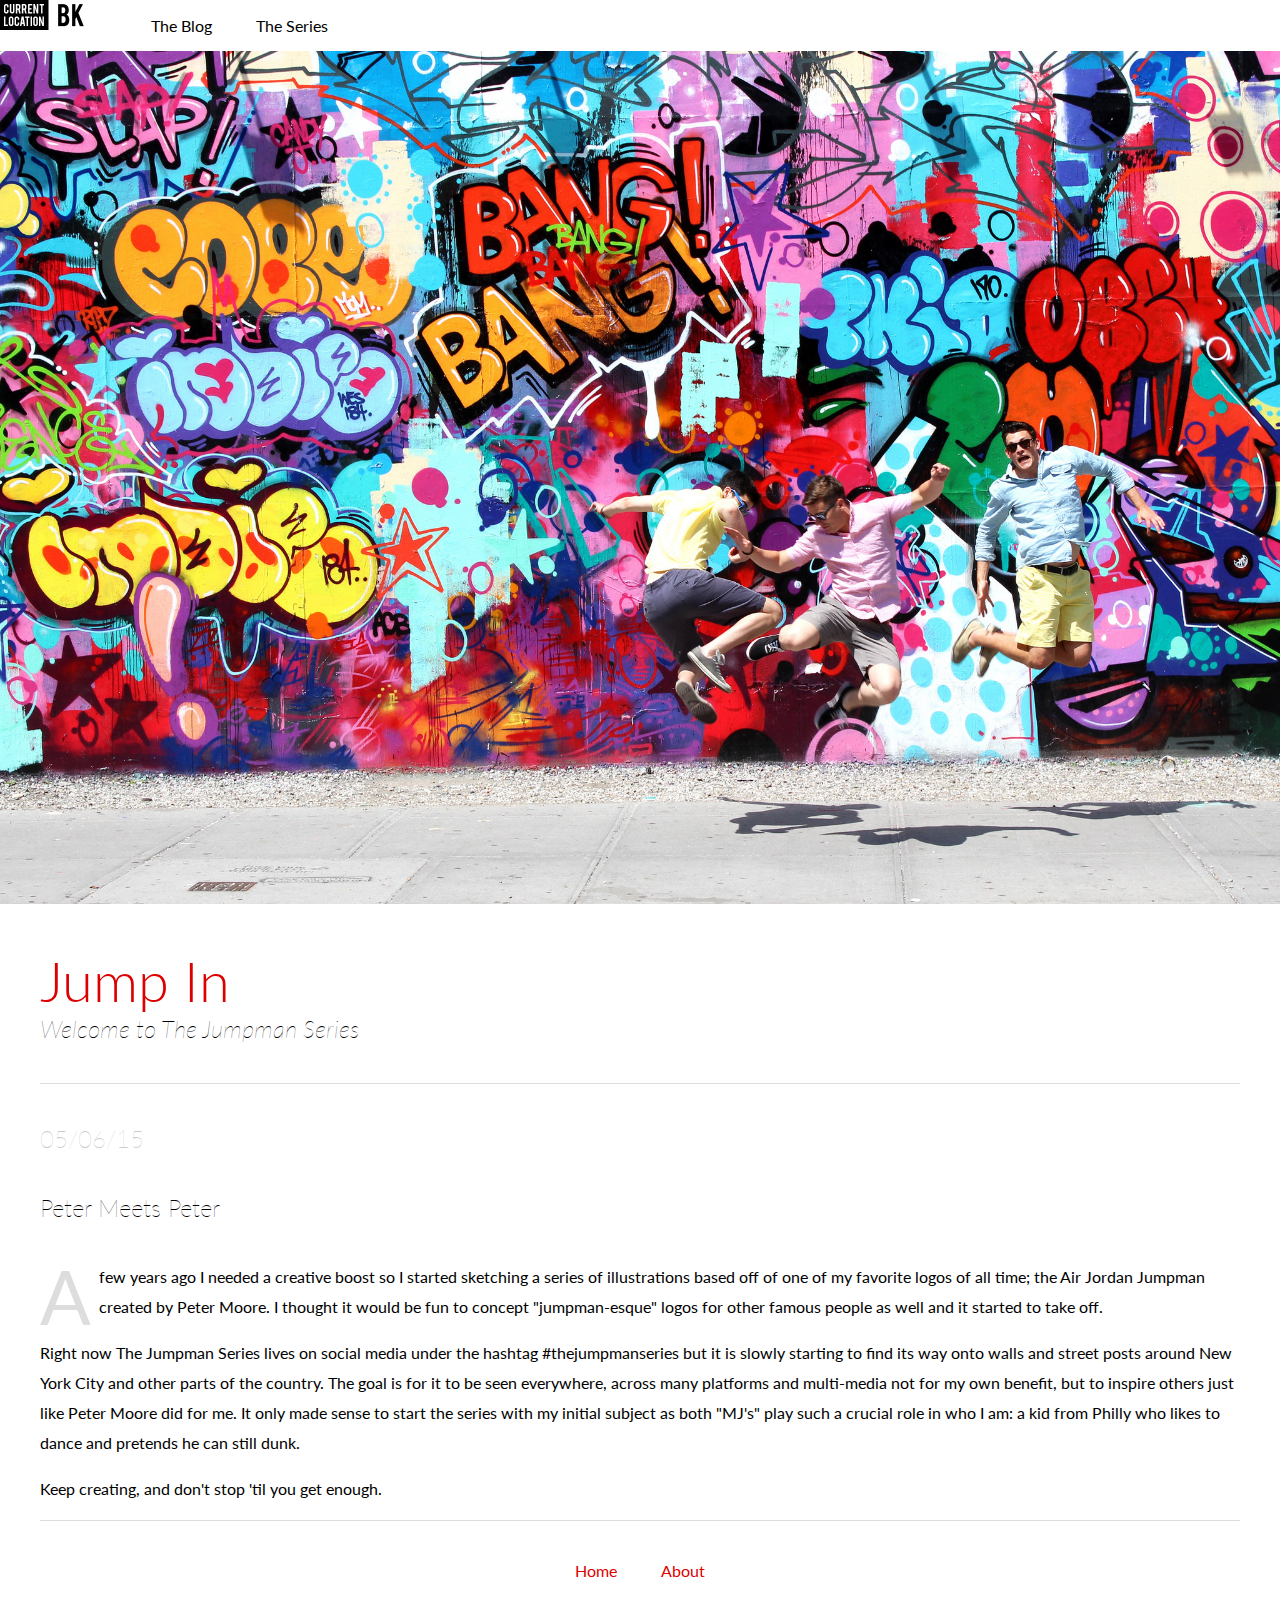
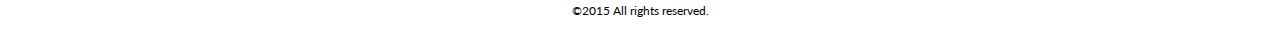
==== index.html @ b911d878 "initial commit" ====
<!doctype html>
<html lang="en-us">
<head>
	<meta charset="utf-8">
	<title>Pete Richardson</title>
	<link href='http://fonts.googleapis.com/css?family=Lato:300,700,300italic,700italic' rel='stylesheet' type='text/css'>
	<link rel="stylesheet" href="css/styles.css">
</head>

<body>
	<header>
		<!-- Begin Navigation -->
		<nav>
		<!-- Logo -->
			<div class="logo">
				<a id="top" href="index.html"><img src="logo@2x.png" width="91" height="30" alt="Logo"></a>
			</div>

		    <!-- Navigation Links -->
		    <div class="navigation">
				<ul class="nav-content">
					<li><a class="active" href="index.html">The Blog</a></li>
					<li><a href="about.html">The Series</a></li>
				</ul>
			</div>

		</nav>
		<!-- End Navigation -->	
	</header>

<img src="headerimage.jpg">

	<h1><a href="index.html">Jump In</a></h1>
	<h2>Welcome to The Jumpman Series</h2>

	<article>
		
		<h3>05/06/15</h3>
		<h5>Peter Meets Peter</h5>
		
		<p><span class="firstcharacter">A</span> few years ago I needed a creative boost so I started sketching a series of illustrations based off of one of my favorite logos of all time; the Air Jordan Jumpman created by Peter Moore. I thought it would be fun to concept "jumpman-esque" logos for other famous people as well and it started to take off.</p>

		<p>Right now The Jumpman Series lives on social media under the hashtag #thejumpmanseries but it is slowly starting to find its way onto walls and street posts around New York City and other parts of the country. The goal is for it to be seen everywhere, across many platforms and multi-media not for my own benefit, but to inspire others just like Peter Moore did for me. It only made sense to start the series with my initial subject as both "MJ's" play such a crucial role in who I am: a kid from Philly who likes to dance and pretends he can still dunk.</p> 

		<p>Keep creating, and don't stop 'til you get enough.</p>


	</article>


	<footer>
		<nav>
			<ul>
				<li><a href="index.html">Home</a></li>
				<li><a href="about.html">About</a><li>
			</ul>
		</nav>

	<p>©2015 All rights reserved.</p>
	</footer>


</body>
</html>
---- css/styles.css ----
header{
	text-align: left;
}

.logo{
	float: left;
}

.nav-content {
	padding: none;
}

.navigation{
	float: left;
}

nav {
	color: black;
	text-decoration: none;
	font-size: 16px;
	text-align: center;
}


li{
	display: inline;
	text-decoration: none;
	padding: 0 20px 0 20px;
	margin: none;
}

a { color: black; text-decoration: none;} 
a:visited { color: black; text-decoration: none;} 
a:hover { color: #A00; text-decoration: none;} 
a:active { color: black; text-decoration: none; } 


body{
	font-family: lato; 
	margin: 0px;
	width: 100%;
}

.firstcharacter { 
	float: left; 
	color: #DDD; 
	font-size: 75px; 
	line-height: 60px; 
	padding-top: 4px; 
	padding-right: 8px; 
	padding-left: 0px; }

article{
	margin: 40px;
	border-bottom: 1px solid #DDD;
}

img{
	max-width: 100%;
}

h1{
	margin: 40px 40px 0 40px;
}

h1 a{
	color: #D00;
	font-style: normal;
	font-variant: normal;
	font-weight: 300;
	font-size: 56px;
	text-decoration: none;
}


h2{
	font-weight: lighter;
	font-size: 24px;
	margin: 0 40px 40px 40px;
	padding-bottom: 40px;
	border-bottom: 1px solid #DDD;
	font-style: italic;
}


h3{
	font-weight: lighter;
	color: #ccc;
	font-size: 24px;
	margin-top: 40px;
}

h2 a{
	color: #444;
	text-decoration: none;
	font-size: 36px;
	line-height: 0px;
}

h4 {
	text-align: right;
	text-decoration: none;
}

h4 a{
	text-decoration: none;
}

h5{
	font-weight: lighter;
	font-size: 24px;
	font-style: bold;
}

article h5{
	margin: none;
}

footer nav{
	margin-top: 40px;
	text-decoration: none;
}

footer nav a{
	margin-top: 40px;
	color: #D00;
	text-decoration: none;
	font-size: 16px;
}


footer p{
	font-size: 12px;
	color: black;
	text-align: center;
}

p{
	line-height: 30px;
}
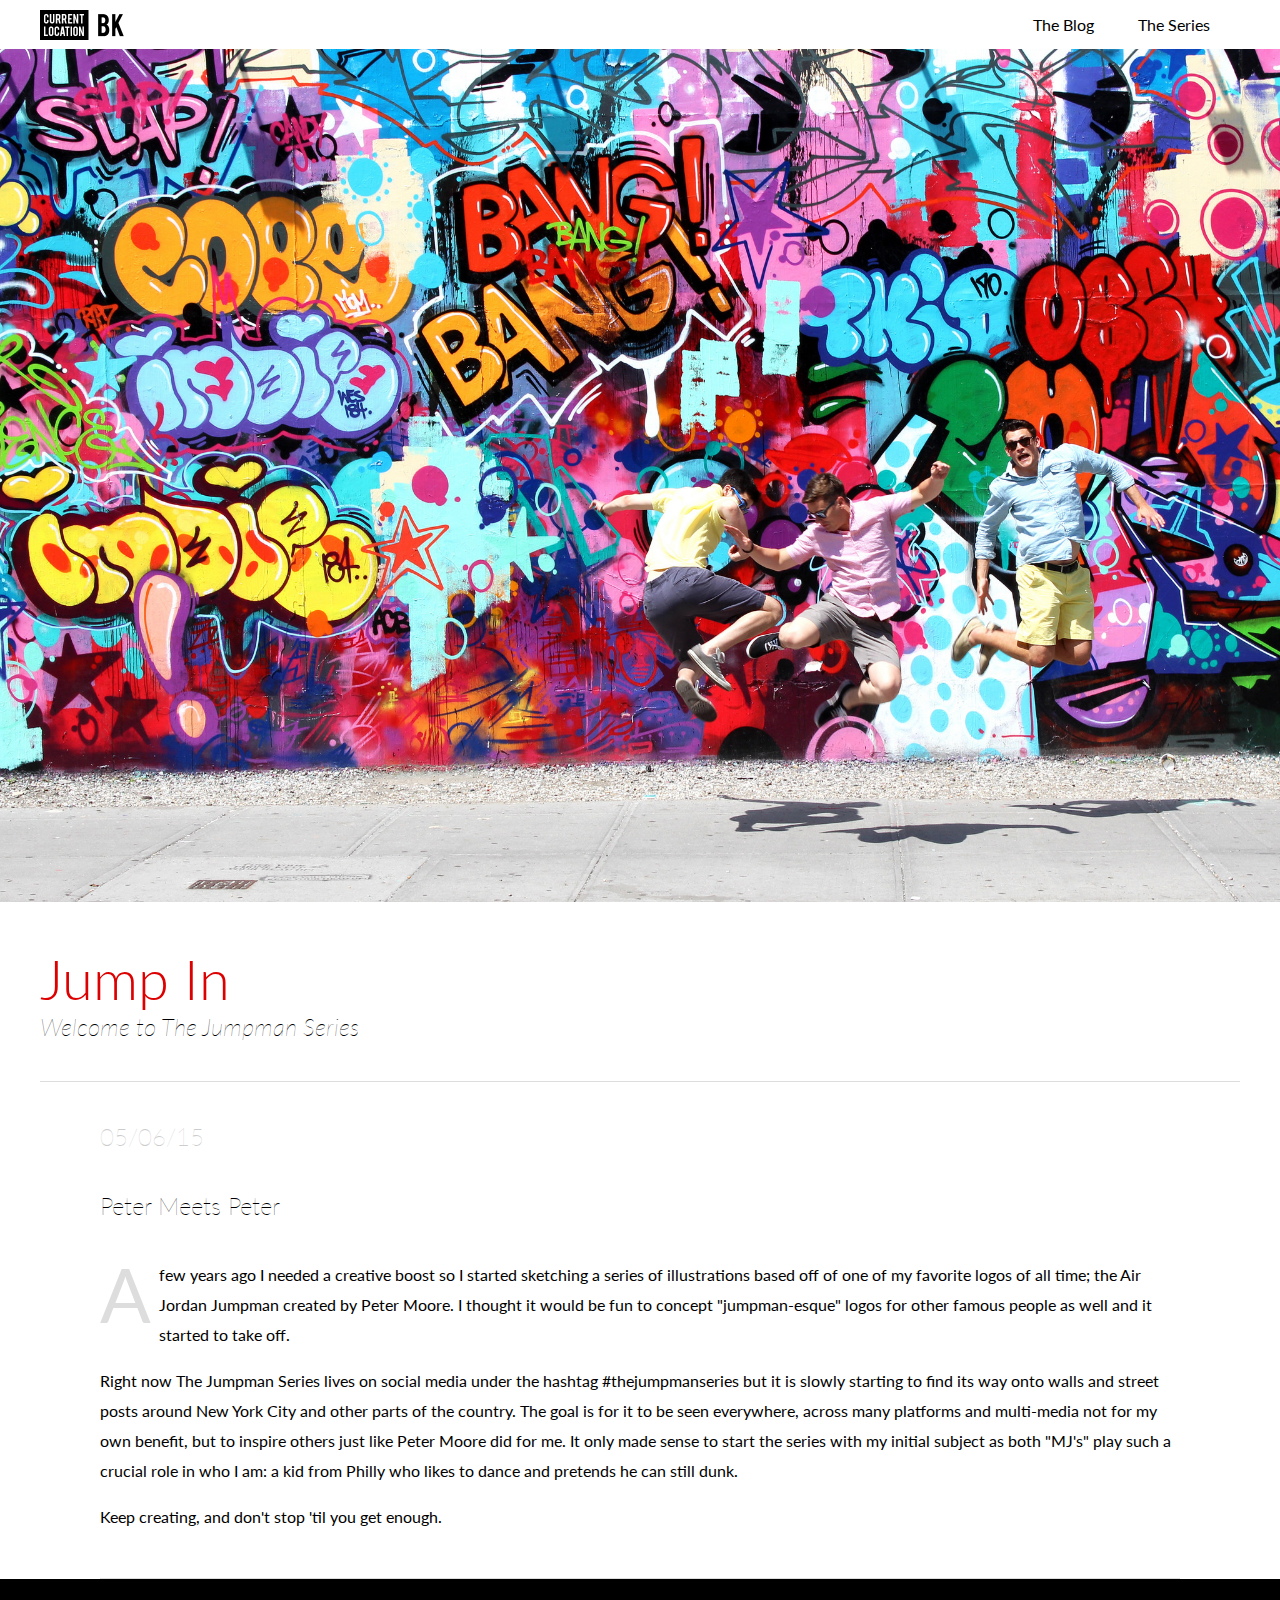
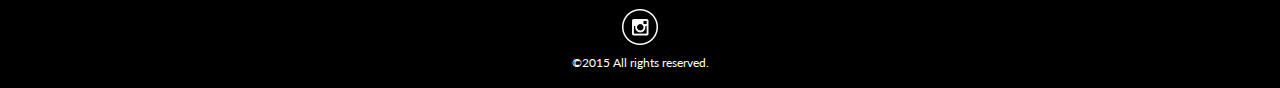
==== commit 0af1b60a: "update_may_7" ====
--- a/index.html
+++ b/index.html
@@ -13,7 +13,7 @@
 		<nav>
 		<!-- Logo -->
 			<div class="logo">
-				<a id="top" href="index.html"><img src="logo@2x.png" width="91" height="30" alt="Logo"></a>
+				<a id="top" href="index.html"><img src="logo.png" width="91" height="30" alt="Logo"></a>
 			</div>
 
 		    <!-- Navigation Links -->
@@ -28,7 +28,9 @@
 		<!-- End Navigation -->	
 	</header>
 
+
 <img src="headerimage.jpg">
+
 
 	<h1><a href="index.html">Jump In</a></h1>
 	<h2>Welcome to The Jumpman Series</h2>
@@ -47,18 +49,17 @@
 
 	</article>
 
-
+<div class="footer">
 	<footer>
 		<nav>
-			<ul>
-				<li><a href="index.html">Home</a></li>
-				<li><a href="about.html">About</a><li>
+			<ul class="social-links">
+				<li><a href="https://instagram.com/thepeteyrich/" target="_blank"><img src="instagram.png" alt="@thepeteyrich" width="36" height="36"></a></li>
 			</ul>
 		</nav>
 
 	<p>©2015 All rights reserved.</p>
 	</footer>
-
+</div>
 
 </body>
 </html>--- a/css/styles.css
+++ b/css/styles.css
@@ -4,14 +4,19 @@
 
 .logo{
 	float: left;
+	margin: 10px 10px 0px 40px;
 }
 
 .nav-content {
-	padding: none;
+	padding: 10px;
+	float: right;
+	margin: 5px 40px 5px 5px;
 }
 
 .navigation{
-	float: left;
+	float: right;
+	margin: 0;
+	padding: 0;
 }
 
 nav {
@@ -32,7 +37,7 @@
 a { color: black; text-decoration: none;} 
 a:visited { color: black; text-decoration: none;} 
 a:hover { color: #A00; text-decoration: none;} 
-a:active { color: black; text-decoration: none; } 
+a:active { color: #ccc; text-decoration: none; } 
 
 
 body{
@@ -51,12 +56,15 @@
 	padding-left: 0px; }
 
 article{
-	margin: 40px;
+	margin: 0px 100px 0px 100px;
 	border-bottom: 1px solid #DDD;
+	padding-bottom: 30px;
 }
 
 img{
 	max-width: 100%;
+	margin: none;
+	padding: none;
 }
 
 h1{
@@ -117,13 +125,14 @@
 }
 
 footer nav{
-	margin-top: 40px;
+	margin-top: 20px;
 	text-decoration: none;
+	background: #ccc;
 }
 
 footer nav a{
-	margin-top: 40px;
-	color: #D00;
+	margin-top: 20px;
+	color: black;
 	text-decoration: none;
 	font-size: 16px;
 }
@@ -131,10 +140,35 @@
 
 footer p{
 	font-size: 12px;
-	color: black;
+	background: black;
+	color: white;
 	text-align: center;
+	padding: 0;
+	margin: 0;
 }
 
 p{
 	line-height: 30px;
+}
+
+footer ul {
+	padding: 0px;
+	margin: 0px;
+	color: white;
+	background-color: black;
+}
+
+footer li{
+	padding: 0px;
+	color: white;
+}
+
+footer li a { color: white; text-decoration: none;} 
+footer li a:visited { color: white; text-decoration: none;} 
+footer li a:hover { color: #A00; text-decoration: none;} 
+footer li a:active { color: white; text-decoration: none; } 
+
+.footer {
+	background: black;
+	padding: 10px;
 }